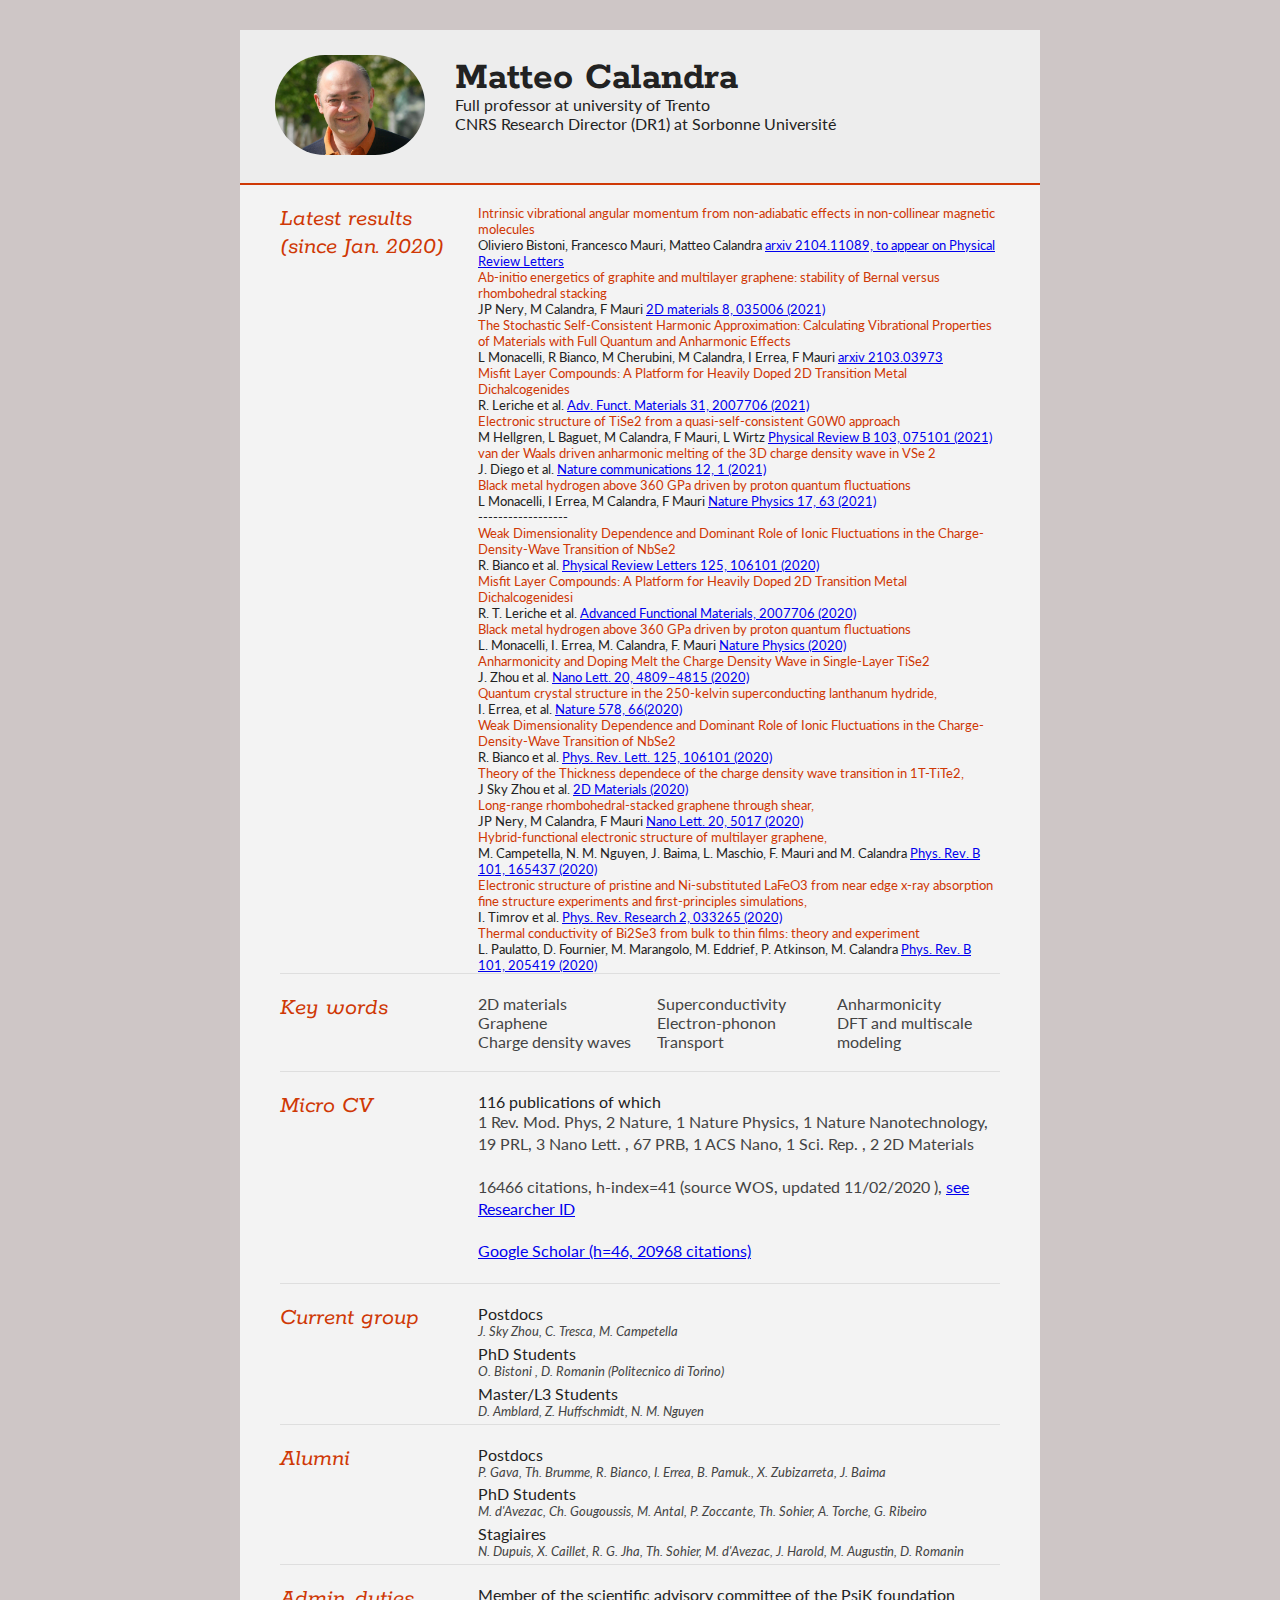
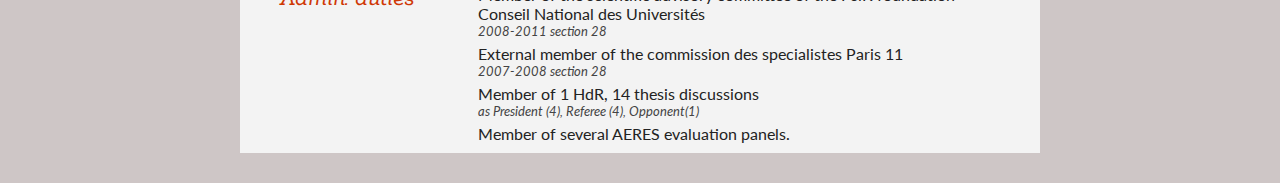
==== index.html @ c17ecfe5 "Update index.html" ====
<!DOCTYPE html>
<html>
<head>
<title>Matteo Calandra </title>
<meta name="viewport" content="width=device-width"/>
<meta name="description" content="Matteo Calandra Home Page"/>
<meta charset="UTF-8"> 

<link type="text/css" rel="stylesheet" href="/style.css">
<link href='http://fonts.googleapis.com/css?family=Rokkitt:400,700|Lato:400,300' rel='stylesheet' type='text/css'>

<!--[if lt IE 9]>
<script src="//html5shiv.googlecode.com/svn/trunk/html5.js"></script>
<![endif]-->
</head>
<body id="top">
<div id="cv" class="instaFade">
	<div class="mainDetails">
		<div id="headshot" class="quickFade">
			<img src="/photo_MC_Tuil.jpg" alt="Matteo Calandra" height="42" width="42" />
		</div>
		
		<div id="name">
			<h1 class="quickFade delayTwo">Matteo Calandra</h1>
			<h3 class="quickFade delayTwo">Full professor at university of Trento</h3>
			<h3 class="quickFade delayTwo">CNRS Research Director (DR1) at Sorbonne Université</h3>

		</div>
		
		<div id="contactDetails" class="quickFade delayTwo">
			<ul>
                              <li> <span id='badgeCont48191' style='width:26px'><script src='http://labs.researcherid.com/mashlets?el=badgeCont48191&mashlet=badge&showTitle=false&className=a&rid=B-6161-2014&size=small'></script></span></li>
<!--- badge with citation order>
                              <li> <span id='badgeCont538107' style='width:26px'><script src='http://labs.researcherid.com/mashlets?el=badgeCont538107&mashlet=badge&showTitle=false&className=a&rid=B-6161-2014&size=small'></script></span> </li>
<! -->
			</ul>
		</div>
		<div class="clear"></div>
	</div>

	<div id="mainArea" class="quickFade delayTwo">

		<section>
			<article>
				<div class="sectionTitle">
					<h1>Latest results (since Jan. 2020)</h1>
				</div>
			        <font size="2">	
				<div class="sectionContent">
				   <dl>
	<! CHANGE FROM HERE......>
					  
                                 <dt style="color:#cf3805"><dt style="color:#cf3805">Intrinsic vibrational angular momentum from non-adiabatic effects in non-collinear magnetic molecules
			         <dd> Oliviero Bistoni, Francesco Mauri, Matteo Calandra
				 <a href="https://arxiv.org/abs/2104.11089"> arxiv 2104.11089, to appear on Physical Review Letters  </a>
                                 </dd>	
					   
				<dt style="color:#cf3805"><dt style="color:#cf3805">Ab-initio energetics of graphite and multilayer graphene: stability of Bernal versus rhombohedral stacking
			         <dd> JP Nery, M Calandra, F Mauri
				 <a href="https://iopscience.iop.org/article/10.1088/2053-1583/abec23/meta"> 2D materials 8, 035006 (2021)  </a>
                                 </dd>	
					
			         <dt style="color:#cf3805"><dt style="color:#cf3805">The Stochastic Self-Consistent Harmonic Approximation: Calculating Vibrational Properties of Materials with Full Quantum and Anharmonic Effects
			         <dd> L Monacelli, R Bianco, M Cherubini, M Calandra, I Errea, F Mauri
				 <a href="https://arxiv.org/abs/2103.03973"> arxiv  2103.03973 </a>
                                 </dd>
					   
			          <dt style="color:#cf3805"><dt style="color:#cf3805">Misfit Layer Compounds: A Platform for Heavily Doped 2D Transition Metal Dichalcogenides
			         <dd> R. Leriche et al.
				 <a href="https://onlinelibrary.wiley.com/doi/abs/10.1002/adfm.202007706"> Adv. Funct. Materials 31, 2007706 (2021) </a>
                                 </dd>
				
			         <dt style="color:#cf3805"><dt style="color:#cf3805">Electronic structure of TiSe2 from a quasi-self-consistent G0W0 approach
			         <dd> M Hellgren, L Baguet, M Calandra, F Mauri, L Wirtz
				 <a href="https://journals.aps.org/prb/abstract/10.1103/PhysRevB.103.075101"> Physical Review B 103, 075101 (2021) </a>
                                 </dd>
					   
			         <dt style="color:#cf3805"><dt style="color:#cf3805">van der Waals driven anharmonic melting of the 3D charge density wave in VSe 2
			         <dd> J. Diego et al. 
				 <a href="https://www.nature.com/articles/s41467-020-20829-2"> Nature communications 12, 1 (2021)</a>
                                 </dd>
					   
			         <dt style="color:#cf3805"><dt style="color:#cf3805">Black metal hydrogen above 360 GPa driven by proton quantum fluctuations
			         <dd> L Monacelli, I Errea, M Calandra, F Mauri
				 <a href="https://www.nature.com/articles/s41567-020-1009-3"> Nature Physics 17, 63 (2021)</a>
                                 </dd>
			------------------
		                 <dt style="color:#cf3805"><dt style="color:#cf3805">Weak Dimensionality Dependence and Dominant Role of Ionic Fluctuations in the Charge-Density-Wave Transition of  NbSe2
			         <dd> R. Bianco et al.
				 <a href="https://doi.org/10.1103/PhysRevLett.125.106101"> Physical Review Letters 125, 106101 (2020)   </a>
                                 </dd>	
					   
				<dt style="color:#cf3805"><dt style="color:#cf3805">Misfit Layer Compounds: A Platform for Heavily Doped 2D Transition Metal Dichalcogenidesi
			         <dd> R. T. Leriche et al. 
				 <a href="https://onlinelibrary.wiley.com/doi/full/10.1002/adfm.202007706"> Advanced Functional Materials, 2007706 (2020)   </a>
                                 </dd>		   
					   
				<dt style="color:#cf3805"><dt style="color:#cf3805">Black metal hydrogen above 360 GPa driven by proton quantum fluctuations
			         <dd> L. Monacelli, I. Errea, M. Calandra, F. Mauri
				 <a href="https://doi.org/10.1038/s41567-020-1009-3"> Nature Physics (2020)   </a>
                                 </dd>	
					   
				 <dt style="color:#cf3805"><dt style="color:#cf3805">Anharmonicity and Doping Melt the Charge Density Wave in Single-Layer TiSe2
			         <dd> J. Zhou et al.
				 <a href="https://pubs.acs.org/doi/abs/10.1021/acs.nanolett.0c00597"> Nano Lett. 20, 4809–4815 (2020)  </a>
                                 </dd>
					   
				<dt style="color:#cf3805">
				Quantum crystal structure in the 250-kelvin superconducting lanthanum hydride,
				<dd> I. Errea, et al.
				 <a href="https://www.nature.com/articles/s41586-020-1955-z"> Nature 578, 66(2020)</a>
                                 </dd>	
				
				<dt style="color:#cf3805"><dt style="color:#cf3805"> Weak Dimensionality Dependence and Dominant Role of Ionic Fluctuations 
					   in the Charge-Density-Wave Transition of NbSe2
				<dd> R. Bianco et al.
				<a href="https://doi.org/10.1103/PhysRevLett.125.106101"> Phys. Rev. Lett. 125, 106101 (2020)</a>
                                 </dd>	
					   
				<dt style="color:#cf3805">
				Theory of the Thickness dependece of the charge density wave transition in 1T-TiTe2,
				<dd> J Sky Zhou et al.
				 <a href="https://iopscience.iop.org/article/10.1088/2053-1583/abae7a"> 2D Materials (2020)</a>
                                 </dd>	
				<dt style="color:#cf3805">
				Long-range rhombohedral-stacked graphene through shear,
				<dd> JP Nery, M Calandra, F Mauri
				 <a href="https://pubs.acs.org/doi/abs/10.1021/acs.nanolett.0c01146"> Nano Lett. 20,  5017 (2020)   </a>
                                 </dd>	
					   
					   
				<dt style="color:#cf3805">
				Hybrid-functional electronic structure of multilayer graphene,
				<dd> M. Campetella, N. M. Nguyen, J. Baima, L. Maschio, F. Mauri and M. Calandra
				 <a href="https://journals.aps.org/prb/abstract/10.1103/PhysRevB.101.165437"> Phys. Rev. B 101, 165437 (2020)  </a>
                                 </dd>	
					   
				<dt style="color:#cf3805"> Electronic structure of pristine and Ni-substituted LaFeO3 from near edge x-ray absorption 
					fine structure experiments and first-principles simulations,
					<dd> I. Timrov et al.
					<a href="https://doi.org/10.1103/PhysRevResearch.2.033265"> Phys. Rev. Research 2, 033265 (2020) </a>
                                 </dd>		
					   
				<dt style="color:#cf3805"><dt style="color:#cf3805">
					   Thermal conductivity of Bi2Se3 from bulk to thin films: theory and experiment
				<dd> L. Paulatto, D. Fournier, M. Marangolo, M. Eddrief, P. Atkinson, M. Calandra
				 <a href="https://doi.org/10.1103/PhysRevB.101.205419"> Phys. Rev. B 101, 205419 (2020) </a>
                                 </dd>		   
					
					
					   
				
			        
		<! .... TO HERE......>
		           </dl>
         		</div>
                       </font>
			</article>
			<div class="clear"></div>
		</section>
		<section>
			<div class="sectionTitle">
				<h1>Key words</h1>
			</div>
			
			<div class="sectionContent">
				<ul class="keySkills">
					<li>2D materials</li>
					<li>Graphene</li>
					<li>Charge density waves</li>
					<li>Superconductivity</li>
					<li>Electron-phonon</li>
					<li>Transport</li>
					<li>Anharmonicity</li>
					<li>DFT and multiscale modeling</li>
				</ul>
			</div>
			<div class="clear"></div>
		</section>
		
		

		
		<section>
			<div class="sectionTitle">
				<h1>Micro CV</h1>
			</div>
			
			<div class="sectionContent">
				<article>
<! CHANGE FROM HERE......>
					<h1>116 publications of which</h1> 
					<p> 1 Rev. Mod. Phys, 2 Nature,
				1 Nature Physics, 1 Nature Nanotechnology, 19 PRL,
				3 Nano Lett. , 67 PRB, 1 ACS Nano, 1
				Sci. Rep. , 2 2D Materials </p>
			        <p>16466 citations, h-index=41
			  (source WOS, updated 11/02/2020 ),
			  <a
			  href="http://www.researcherid.com/rid/B-6161-2014"> see Researcher ID</a> </p>
			  <p><a href="https://scholar.google.fr/citations?user=8EJhV9wAAAAJ&hl=fr">Google Scholar (h=46, 20968 citations)</a></p>
			  </p>

			  </article>
				
			</div>
			<div class="clear"></div>
		</section>
		<section>
			<div class="sectionTitle"> <h1> Current group</h1></div>
			<div class="sectionContent">
			<article>
		        <h1>Postdocs </h1>
			<p class="subDetails">	J. Sky Zhou, C. Tresca, M. Campetella </p>
			</article>

                        <article>	
			<h1>PhD Students </h1>
			<p class="subDetails">	O. Bistoni , D. Romanin (Politecnico di Torino) </p>
			</article>

                        <article>
			<h1>Master/L3 Students </h1>
				<p class="subDetails">	D. Amblard, Z. Huffschmidt, N. M. Nguyen </p>
				</div>
			<div class="clear"></div>
		</section>		
		<section>		
                        <div class="sectionTitle">
                                <h1>Alumni</h1>
                        </div>

                        <div class="sectionContent">
                                <article>
                                        <h1>Postdocs </h1>
                                        <p class="subDetails">P. Gava, Th. Brumme, R. Bianco, I. Errea, B. Pamuk., X. Zubizarreta, J. Baima </p>
                                </article>

                                <article>
                                        <h1>PhD Students </h1>
                                       <p
                                        class="subDetails">M. d'Avezac,
                                        Ch. Gougoussis, M. Antal,
                                        P. Zoccante, Th. Sohier,
                                        A. Torche, G. Ribeiro   </p>
			               <h1>Stagiaires </h1>
                                       <p
                                        class="subDetails">N. Dupuis,
                                        X. Caillet, R. G. Jha, Th. Sohier, M. d'Avezac, J. Harold, M. Augustin, D. Romanin   </p>
                                </article>
                        </div>
                        <div class="clear"></div>
                </section>
		<section>
			<div class="sectionTitle">
				<h1>Admin. duties</h1>
			</div>
			
			<div class="sectionContent">
				<article>
					<h1>Member of the scientific advisory committee of the PsiK foundation </h1>
				</article>
				<article>
					<h1>Conseil National des Universit&eacutes </h1>
					<p class="subDetails">2008-2011 section 28</p>
				</article>
				
				<article>
					<h1>External member of the commission des specialistes Paris 11 </h1>
					<p class="subDetails">2007-2008 section 28 </p>
				</article>
				<article>
					<h1>Member of 1 HdR, 14 thesis discussions</h1>
					<p class="subDetails">as
					President (4), Referee (4), Opponent(1) </p>
				</article>
				<article>
					<h1>Member of several AERES evaluation panels.</h1>
				</article>
			</div>
			<div class="clear"></div>
		</section>

                
		

		
	</div>
</div>
<script type="text/javascript">
var gaJsHost = (("https:" == document.location.protocol) ? "https://ssl." : "http://www.");
document.write(unescape("%3Cscript src='" + gaJsHost + "google-analytics.com/ga.js' type='text/javascript'%3E%3C/script%3E"));
</script>
<script type="text/javascript">
var pageTracker = _gat._getTracker("UA-3753241-1");
pageTracker._initData();
pageTracker._trackPageview();
</script>
</body>
</html>
---- style.css ----
html,body,div,span,object,iframe,h1,h2,h3,h4,h5,h6,p,blockquote,pre,abbr,address,cite,code,del,dfn,em,img,ins,kbd,q,samp,small,strong,sub,sup,var,b,i,dl,dt,dd,ol,ul,li,fieldset,form,label,legend,table,caption,tbody,tfoot,thead,tr,th,td,article,aside,canvas,details,figcaption,figure,footer,header,hgroup,menu,nav,section,summary,time,mark,audio,video {
border:0;
font:inherit;
font-size:100%;
margin:0;
padding:0;
vertical-align:baseline;
}

article,aside,details,figcaption,figure,footer,header,hgroup,menu,nav,section {
display:block;
}

html, body {background: #cec6c6; font-family: 'Lato', helvetica, arial, sans-serif; font-size: 16px; color: #222;}

.clear {clear: both;}

p {
	font-size: 1em;
	line-height: 1.4em;
	margin-bottom: 20px;
	color: #444;
}

#cv {
	width: 90%;
	max-width: 800px;
	background: #f3f3f3;
	margin: 30px auto;
}

.mainDetails {
	padding: 25px 35px;
	border-bottom: 2px solid #cf3805;
	background: #ededed;
}

#name h1 {
	font-size: 2.5em;
	font-weight: 700;
	font-family: 'Rokkitt', Helvetica, Arial, sans-serif;
	margin-bottom: -6px;
}

#name h2 {
	font-size: 2em;
	margin-left: 2px;
	font-family: 'Rokkitt', Helvetica, Arial, sans-serif;
}

#mainArea {
	padding: 0 40px;
}

#headshot {
	width: 20.5%;
	float: left;
	margin-right: 30px;
}

#headshot img {
	width: 100%;
	height: auto;
	-webkit-border-radius: 50px;
	border-radius: 50px;
}

#name {
	float: left;
}

#contactDetails {
	float: right;
}

#contactDetails ul {
	list-style-type: none;
	font-size: 0.9em;
	margin-top: 2px;
}

#contactDetails ul li {
	margin-bottom: 3px;
	color: #444;
}

#contactDetails ul li a, a[href^=tel] {
	color: #444; 
	text-decoration: none;
	-webkit-transition: all .3s ease-in;
	-moz-transition: all .3s ease-in;
	-o-transition: all .3s ease-in;
	-ms-transition: all .3s ease-in;
	transition: all .3s ease-in;
}
<! this is the orange color:cf8a05 >
#contactDetails ul li a:hover { 
	color: #cf3805;
}


section {
	border-top: 1px solid #dedede;
	padding: 20px 0 0;
}

section:first-child {
	border-top: 0;
}

section:last-child {
	padding: 20px 0 10px;
}

.sectionTitle {
	float: left;
	width: 25%;
}

.sectionContent {
	float: right;
	width: 72.5%;
}

.sectionTitle h1 {
	font-family: 'Rokkitt', Helvetica, Arial, sans-serif;
	font-style: italic;
	font-size: 1.5em;
	color: #cf3805;
}

.sectionContent h2 {
	font-family: 'Rokkitt', Helvetica, Arial, sans-serif;
	font-size: 1.5em;
	margin-bottom: -2px;
}

.subDetails {
	font-size: 0.8em;
	font-style: italic;
	margin-bottom: 3px;
}

.keySkills {
	list-style-type: none;
	-moz-column-count:3;
	-webkit-column-count:3;
	column-count:3;
	margin-bottom: 20px;
	font-size: 1em;
	color: #444;
}

.keySkills ul li {
	margin-bottom: 3px;
}

@media all and (min-width: 602px) and (max-width: 800px) {
	#headshot {
		display: none;
	}
	
	.keySkills {
	-moz-column-count:2;
	-webkit-column-count:2;
	column-count:2;
	}
}

@media all and (max-width: 601px) {
	#cv {
		width: 95%;
		margin: 10px auto;
		min-width: 280px;
	}
	
	#headshot {
		display: none;
	}
	
	#name, #contactDetails {
		float: none;
		width: 100%;
		text-align: center;
	}
	
	.sectionTitle, .sectionContent {
		float: none;
		width: 100%;
	}
	
	.sectionTitle {
		margin-left: -2px;
		font-size: 1.25em;
	}
	
	.keySkills {
		-moz-column-count:2;
		-webkit-column-count:2;
		column-count:2;
	}
}

@media all and (max-width: 480px) {
	.mainDetails {
		padding: 15px 15px;
	}
	
	section {
		padding: 15px 0 0;
	}
	
	#mainArea {
		padding: 0 25px;
	}

	
	.keySkills {
	-moz-column-count:1;
	-webkit-column-count:1;
	column-count:1;
	}
	
	#name h1 {
		line-height: .8em;
		margin-bottom: 4px;
	}
}

@media print {
    #cv {
        width: 100%;
    }
}

@-webkit-keyframes reset {
	0% {
		opacity: 0;
	}
	100% {
		opacity: 0;
	}
}

@-webkit-keyframes fade-in {
	0% {
		opacity: 0;
	}
	40% {
		opacity: 0;
	}
	100% {
		opacity: 1;
	}
}

@-moz-keyframes reset {
	0% {
		opacity: 0;
	}
	100% {
		opacity: 0;
	}
}

@-moz-keyframes fade-in {
	0% {
		opacity: 0;
	}
	40% {
		opacity: 0;
	}
	100% {
		opacity: 1;
	}
}

@keyframes reset {
	0% {
		opacity: 0;
	}
	100% {
		opacity: 0;
	}
}

@keyframes fade-in {
	0% {
		opacity: 0;
	}
	40% {
		opacity: 0;
	}
	100% {
		opacity: 1;
	}
}

.instaFade {
    -webkit-animation-name: reset, fade-in;
    -webkit-animation-duration: 1.5s;
    -webkit-animation-timing-function: ease-in;
	
	-moz-animation-name: reset, fade-in;
    -moz-animation-duration: 1.5s;
    -moz-animation-timing-function: ease-in;
	
	animation-name: reset, fade-in;
    animation-duration: 1.5s;
    animation-timing-function: ease-in;
}

.quickFade {
    -webkit-animation-name: reset, fade-in;
    -webkit-animation-duration: 2.5s;
    -webkit-animation-timing-function: ease-in;
	
	-moz-animation-name: reset, fade-in;
    -moz-animation-duration: 2.5s;
    -moz-animation-timing-function: ease-in;
	
	animation-name: reset, fade-in;
    animation-duration: 2.5s;
    animation-timing-function: ease-in;
}
 
.delayOne {
	-webkit-animation-delay: 0, .5s;
	-moz-animation-delay: 0, .5s;
	animation-delay: 0, .5s;
}≈Ò

.delayTwo {
	-webkit-animation-delay: 0, 1s;
	-moz-animation-delay: 0, 1s;
	animation-delay: 0, 1s;
}

.delayThree {
	-webkit-animation-delay: 0, 1.5s;
	-moz-animation-delay: 0, 1.5s;
	animation-delay: 0, 1.5s;
}

.delayFour {
	-webkit-animation-delay: 0, 2s;
	-moz-animation-delay: 0, 2s;
	animation-delay: 0, 2s;
}

.delayFive {
	-webkit-animation-delay: 0, 2.5s;
	-moz-animation-delay: 0, 2.5s;
	animation-delay: 0, 2.5s;
}
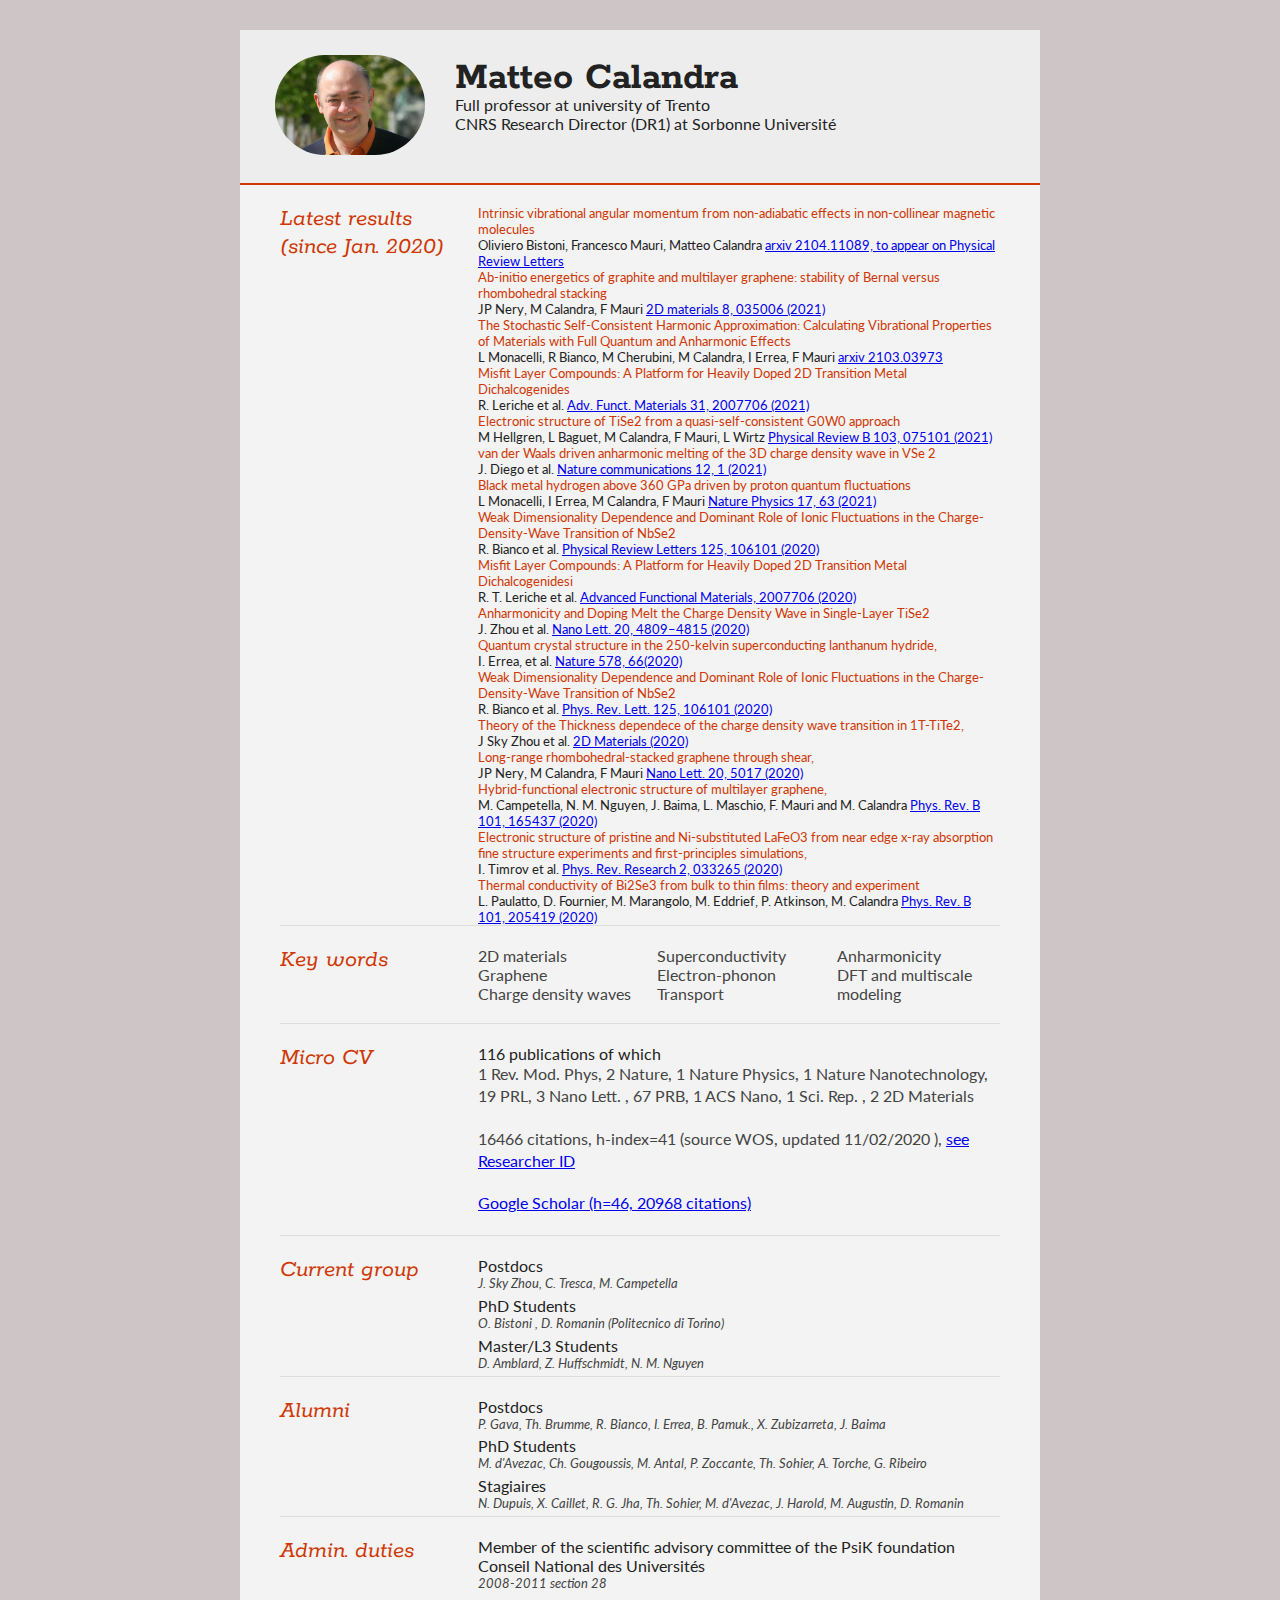
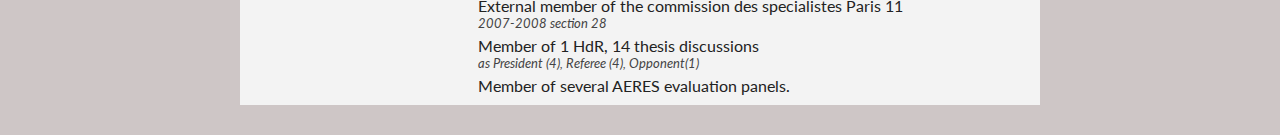
==== commit decbe6d1: "Update index.html" ====
--- a/index.html
+++ b/index.html
@@ -84,7 +84,7 @@
 			         <dd> L Monacelli, I Errea, M Calandra, F Mauri
 				 <a href="https://www.nature.com/articles/s41567-020-1009-3"> Nature Physics 17, 63 (2021)</a>
                                  </dd>
-			------------------
+			
 		                 <dt style="color:#cf3805"><dt style="color:#cf3805">Weak Dimensionality Dependence and Dominant Role of Ionic Fluctuations in the Charge-Density-Wave Transition of  NbSe2
 			         <dd> R. Bianco et al.
 				 <a href="https://doi.org/10.1103/PhysRevLett.125.106101"> Physical Review Letters 125, 106101 (2020)   </a>
@@ -95,10 +95,7 @@
 				 <a href="https://onlinelibrary.wiley.com/doi/full/10.1002/adfm.202007706"> Advanced Functional Materials, 2007706 (2020)   </a>
                                  </dd>		   
 					   
-				<dt style="color:#cf3805"><dt style="color:#cf3805">Black metal hydrogen above 360 GPa driven by proton quantum fluctuations
-			         <dd> L. Monacelli, I. Errea, M. Calandra, F. Mauri
-				 <a href="https://doi.org/10.1038/s41567-020-1009-3"> Nature Physics (2020)   </a>
-                                 </dd>	
+
 					   
 				 <dt style="color:#cf3805"><dt style="color:#cf3805">Anharmonicity and Doping Melt the Charge Density Wave in Single-Layer TiSe2
 			         <dd> J. Zhou et al.
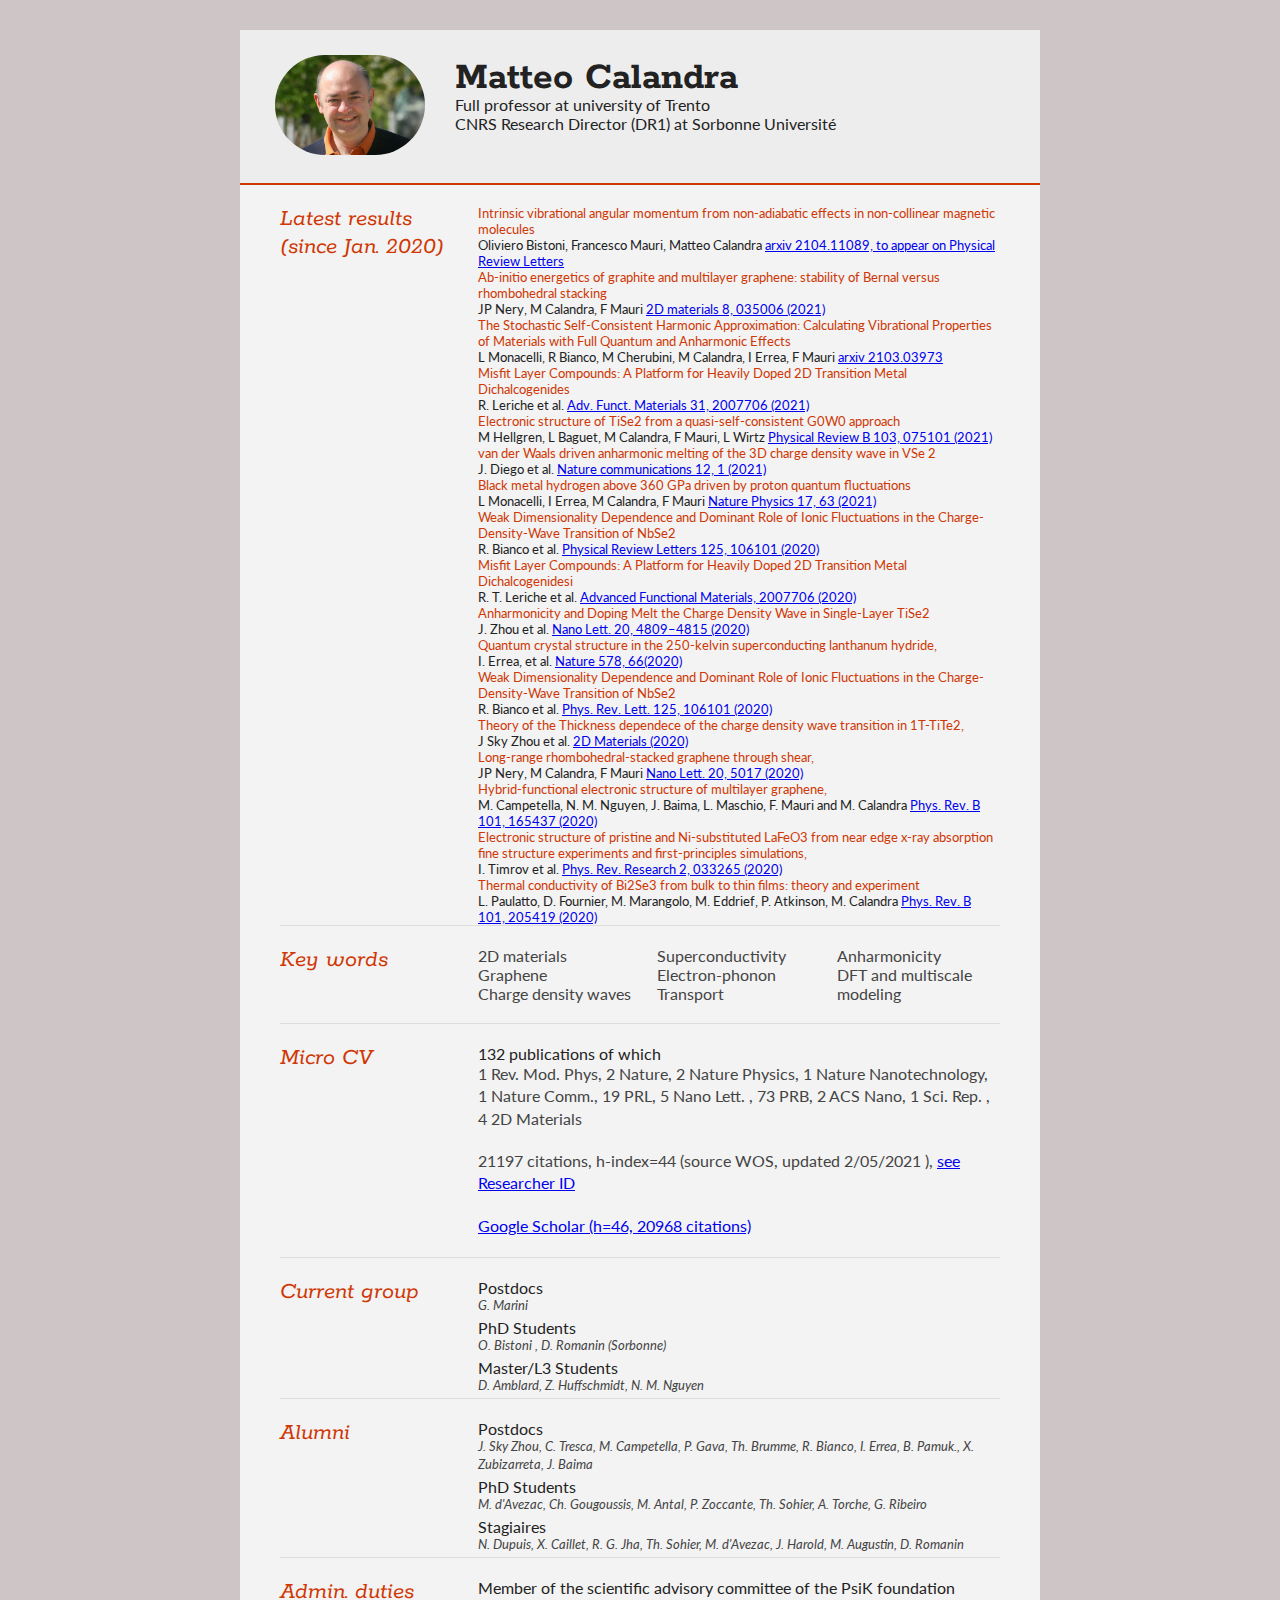
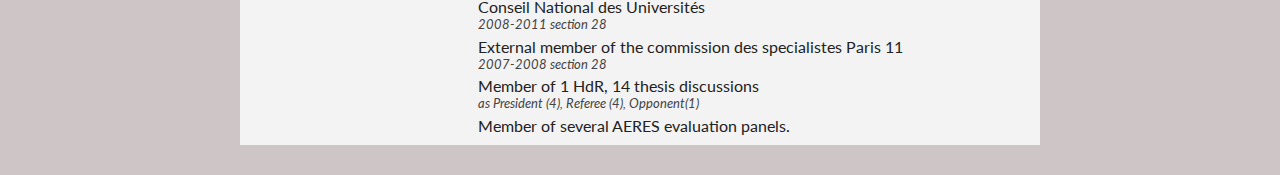
==== commit 909320cb: "Update index.html" ====
--- a/index.html
+++ b/index.html
@@ -186,13 +186,13 @@
 			<div class="sectionContent">
 				<article>
 <! CHANGE FROM HERE......>
-					<h1>116 publications of which</h1> 
+					<h1>132 publications of which</h1> 
 					<p> 1 Rev. Mod. Phys, 2 Nature,
-				1 Nature Physics, 1 Nature Nanotechnology, 19 PRL,
-				3 Nano Lett. , 67 PRB, 1 ACS Nano, 1
-				Sci. Rep. , 2 2D Materials </p>
-			        <p>16466 citations, h-index=41
-			  (source WOS, updated 11/02/2020 ),
+				2 Nature Physics, 1 Nature Nanotechnology, 1 Nature Comm., 19 PRL,
+				5 Nano Lett. , 73 PRB, 2 ACS Nano, 1
+				Sci. Rep. , 4 2D Materials </p>
+			        <p>21197 citations, h-index=44
+			  (source WOS, updated 2/05/2021 ),
 			  <a
 			  href="http://www.researcherid.com/rid/B-6161-2014"> see Researcher ID</a> </p>
 			  <p><a href="https://scholar.google.fr/citations?user=8EJhV9wAAAAJ&hl=fr">Google Scholar (h=46, 20968 citations)</a></p>
@@ -208,12 +208,12 @@
 			<div class="sectionContent">
 			<article>
 		        <h1>Postdocs </h1>
-			<p class="subDetails">	J. Sky Zhou, C. Tresca, M. Campetella </p>
+			<p class="subDetails">	G. Marini  </p>
 			</article>
 
                         <article>	
 			<h1>PhD Students </h1>
-			<p class="subDetails">	O. Bistoni , D. Romanin (Politecnico di Torino) </p>
+			<p class="subDetails">	O. Bistoni , D. Romanin (Sorbonne) </p>
 			</article>
 
                         <article>
@@ -230,7 +230,7 @@
                         <div class="sectionContent">
                                 <article>
                                         <h1>Postdocs </h1>
-                                        <p class="subDetails">P. Gava, Th. Brumme, R. Bianco, I. Errea, B. Pamuk., X. Zubizarreta, J. Baima </p>
+                                        <p class="subDetails">J. Sky Zhou, C. Tresca, M. Campetella, P. Gava, Th. Brumme, R. Bianco, I. Errea, B. Pamuk., X. Zubizarreta, J. Baima </p>
                                 </article>
 
                                 <article>
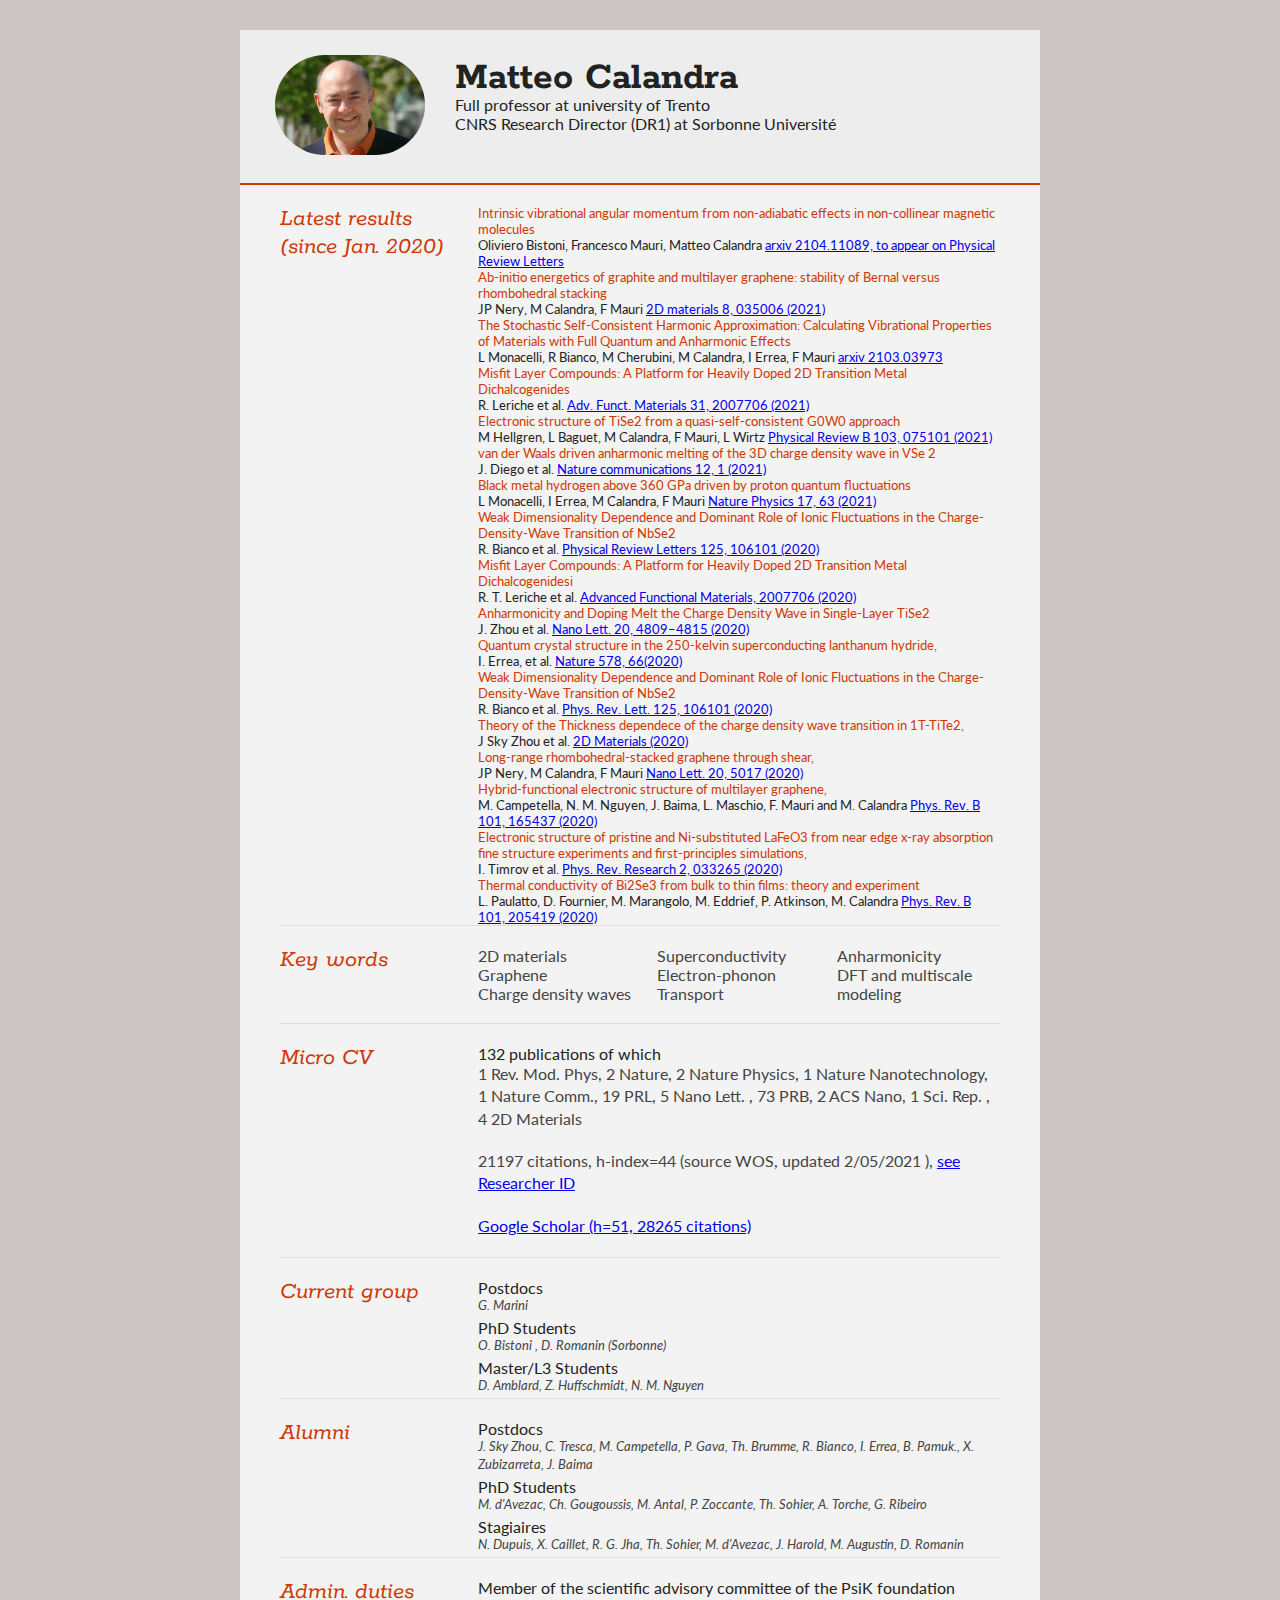
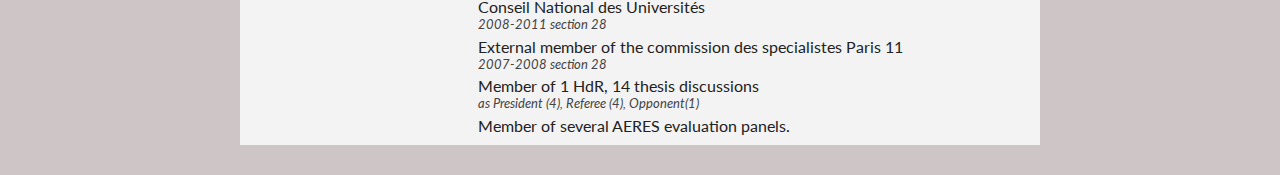
==== commit b8b297b4: "Update index.html" ====
--- a/index.html
+++ b/index.html
@@ -195,7 +195,7 @@
 			  (source WOS, updated 2/05/2021 ),
 			  <a
 			  href="http://www.researcherid.com/rid/B-6161-2014"> see Researcher ID</a> </p>
-			  <p><a href="https://scholar.google.fr/citations?user=8EJhV9wAAAAJ&hl=fr">Google Scholar (h=46, 20968 citations)</a></p>
+			  <p><a href="https://scholar.google.fr/citations?user=8EJhV9wAAAAJ&hl=fr">Google Scholar (h=51, 28265 citations)</a></p>
 			  </p>
 
 			  </article>
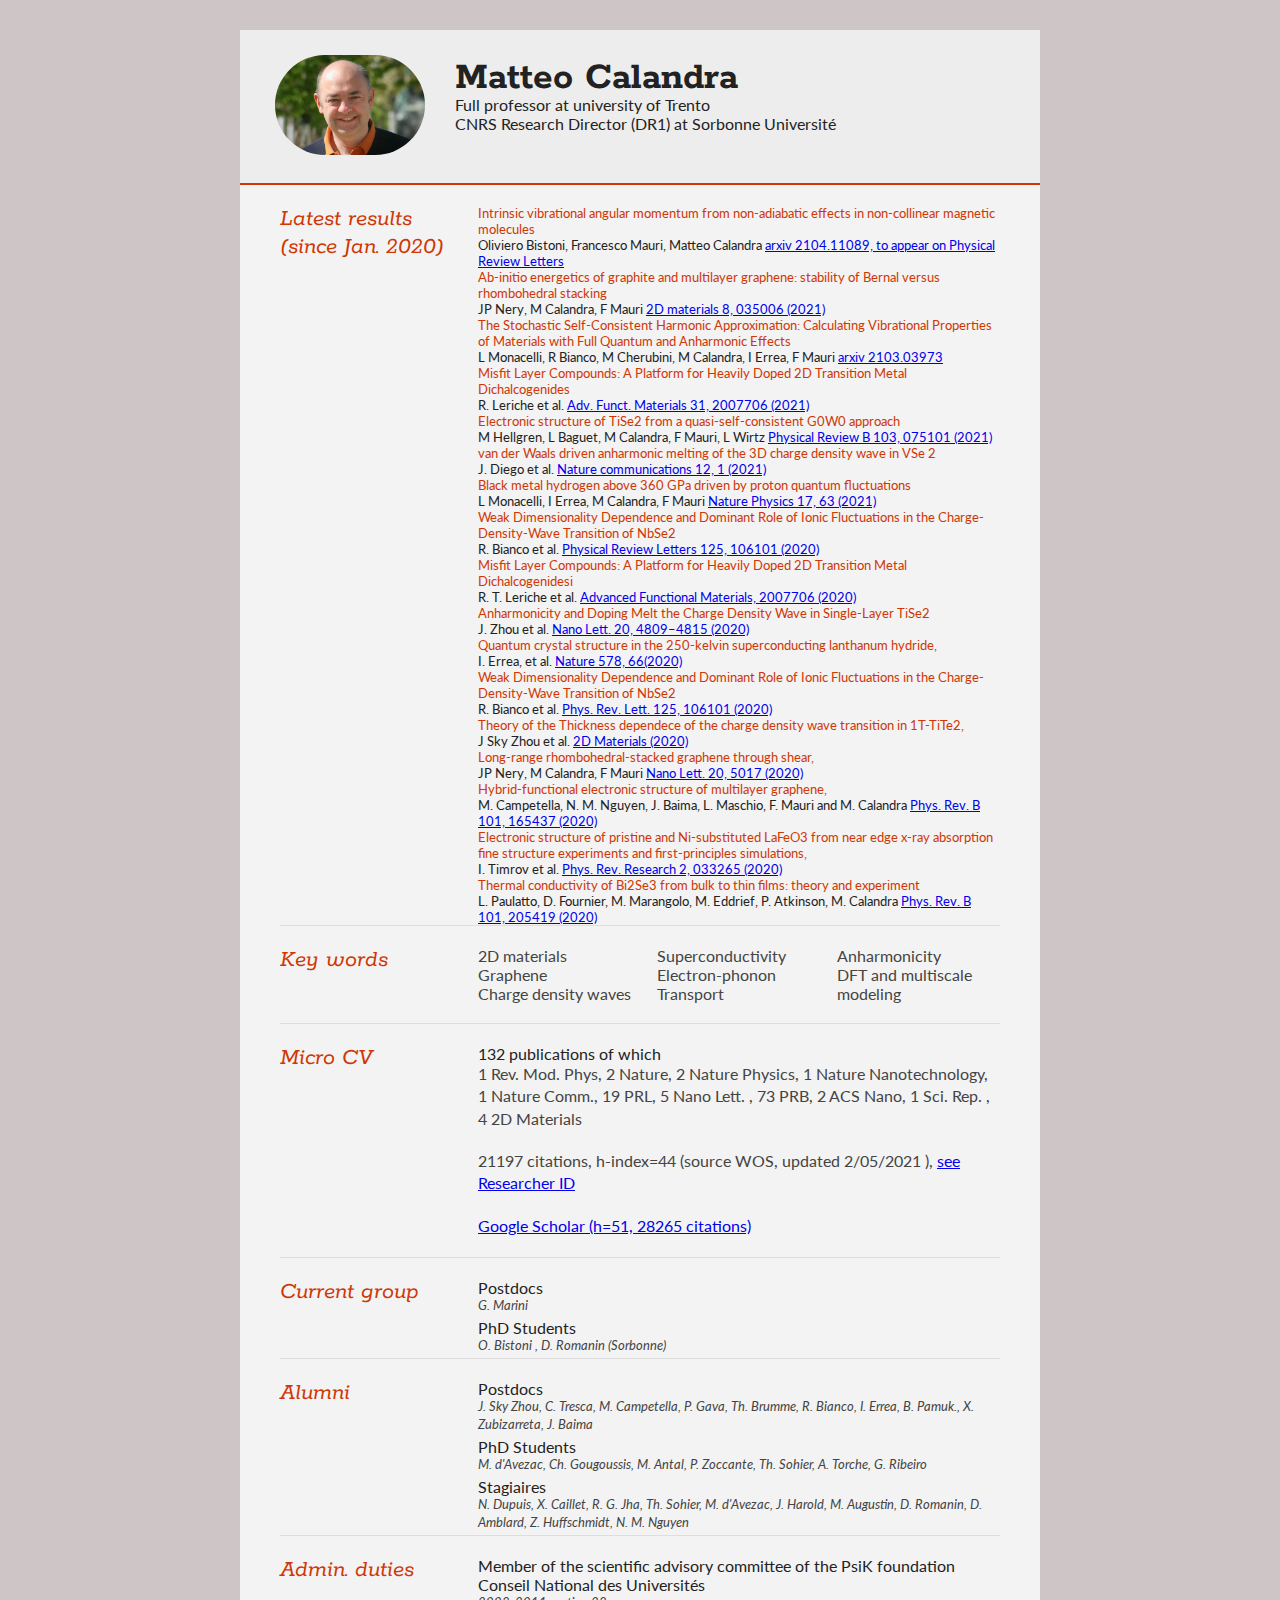
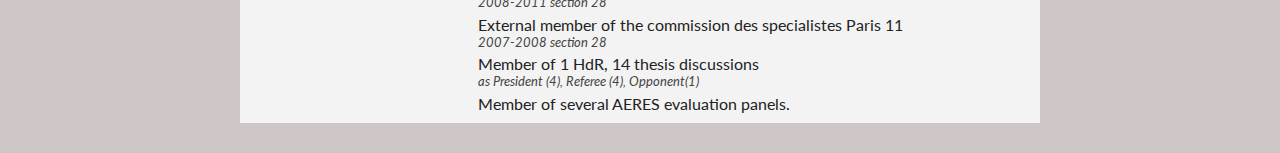
==== commit f791528a: "Update index.html" ====
--- a/index.html
+++ b/index.html
@@ -216,9 +216,8 @@
 			<p class="subDetails">	O. Bistoni , D. Romanin (Sorbonne) </p>
 			</article>
 
-                        <article>
-			<h1>Master/L3 Students </h1>
-				<p class="subDetails">	D. Amblard, Z. Huffschmidt, N. M. Nguyen </p>
+                   
+			
 				</div>
 			<div class="clear"></div>
 		</section>		
@@ -243,7 +242,8 @@
 			               <h1>Stagiaires </h1>
                                        <p
                                         class="subDetails">N. Dupuis,
-                                        X. Caillet, R. G. Jha, Th. Sohier, M. d'Avezac, J. Harold, M. Augustin, D. Romanin   </p>
+                                        X. Caillet, R. G. Jha, Th. Sohier, M. d'Avezac, J. Harold, M. Augustin, D. Romanin,
+					D. Amblard, Z. Huffschmidt, N. M. Nguyen </p>
                                 </article>
                         </div>
                         <div class="clear"></div>
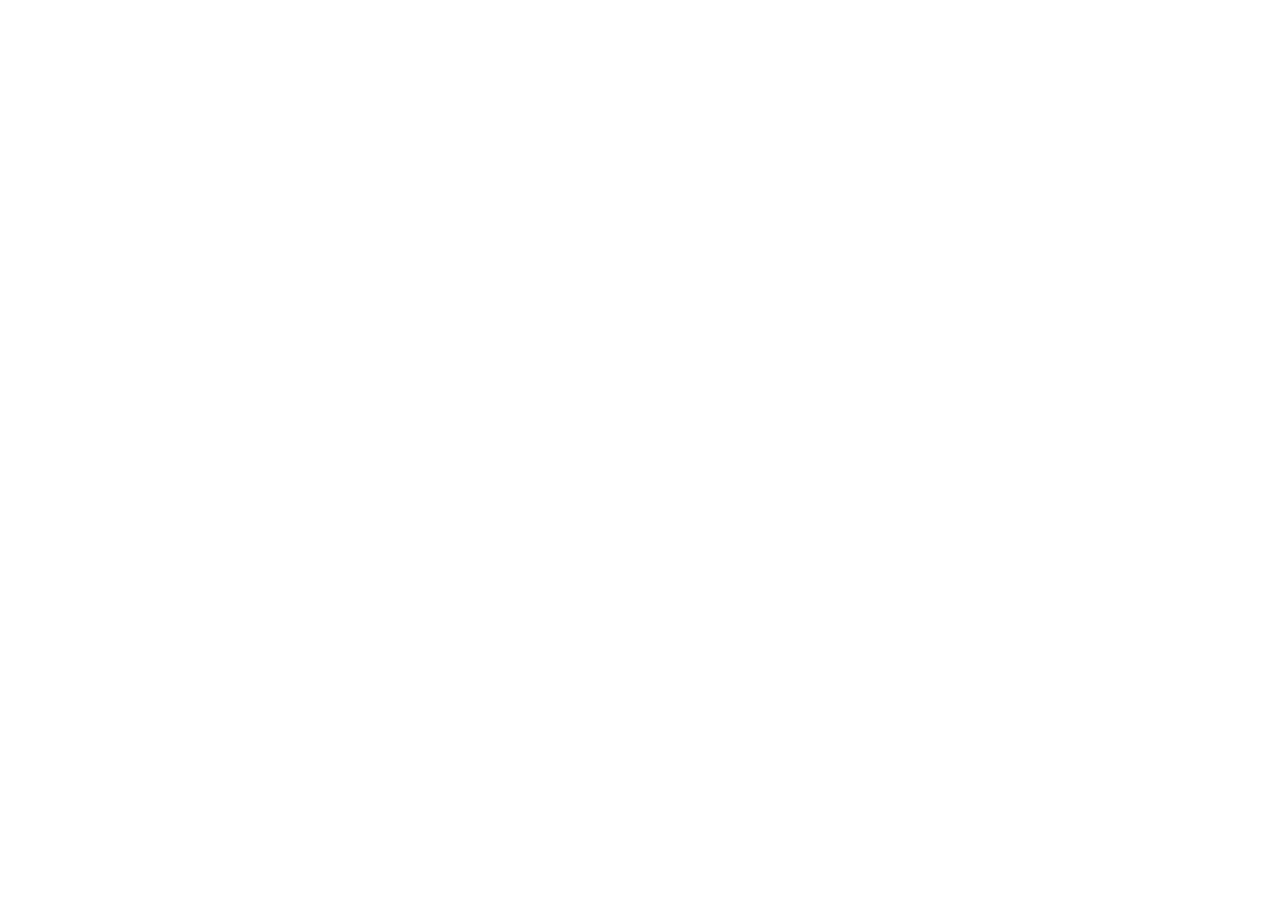
==== commit d4b0cbea: "Update index.html" ====
--- a/index.html
+++ b/index.html
@@ -5,7 +5,7 @@
 <meta name="viewport" content="width=device-width"/>
 <meta name="description" content="Matteo Calandra Home Page"/>
 <meta charset="UTF-8"> 
-
+<meta http-equiv="refresh" content="0; https://mattheory.physics.unitn.it/index.html" />
 <link type="text/css" rel="stylesheet" href="/style.css">
 <link href='http://fonts.googleapis.com/css?family=Rokkitt:400,700|Lato:400,300' rel='stylesheet' type='text/css'>
 
--- a/style.css
+++ b/style.css
@@ -159,7 +159,7 @@
 	#headshot {
 		display: none;
 	}
-	
+
 	.keySkills {
 	-moz-column-count:2;
 	-webkit-column-count:2;
@@ -173,27 +173,27 @@
 		margin: 10px auto;
 		min-width: 280px;
 	}
-	
+
 	#headshot {
 		display: none;
 	}
-	
+
 	#name, #contactDetails {
 		float: none;
 		width: 100%;
 		text-align: center;
 	}
-	
+
 	.sectionTitle, .sectionContent {
 		float: none;
 		width: 100%;
 	}
-	
+
 	.sectionTitle {
 		margin-left: -2px;
 		font-size: 1.25em;
 	}
-	
+
 	.keySkills {
 		-moz-column-count:2;
 		-webkit-column-count:2;
@@ -205,22 +205,22 @@
 	.mainDetails {
 		padding: 15px 15px;
 	}
-	
+
 	section {
 		padding: 15px 0 0;
 	}
-	
+
 	#mainArea {
 		padding: 0 25px;
 	}
 
-	
+
 	.keySkills {
 	-moz-column-count:1;
 	-webkit-column-count:1;
 	column-count:1;
 	}
-	
+
 	#name h1 {
 		line-height: .8em;
 		margin-bottom: 4px;
@@ -300,11 +300,11 @@
     -webkit-animation-name: reset, fade-in;
     -webkit-animation-duration: 1.5s;
     -webkit-animation-timing-function: ease-in;
-	
+
 	-moz-animation-name: reset, fade-in;
     -moz-animation-duration: 1.5s;
     -moz-animation-timing-function: ease-in;
-	
+
 	animation-name: reset, fade-in;
     animation-duration: 1.5s;
     animation-timing-function: ease-in;
@@ -314,16 +314,16 @@
     -webkit-animation-name: reset, fade-in;
     -webkit-animation-duration: 2.5s;
     -webkit-animation-timing-function: ease-in;
-	
+
 	-moz-animation-name: reset, fade-in;
     -moz-animation-duration: 2.5s;
     -moz-animation-timing-function: ease-in;
-	
+
 	animation-name: reset, fade-in;
     animation-duration: 2.5s;
     animation-timing-function: ease-in;
 }
- 
+
 .delayOne {
 	-webkit-animation-delay: 0, .5s;
 	-moz-animation-delay: 0, .5s;
